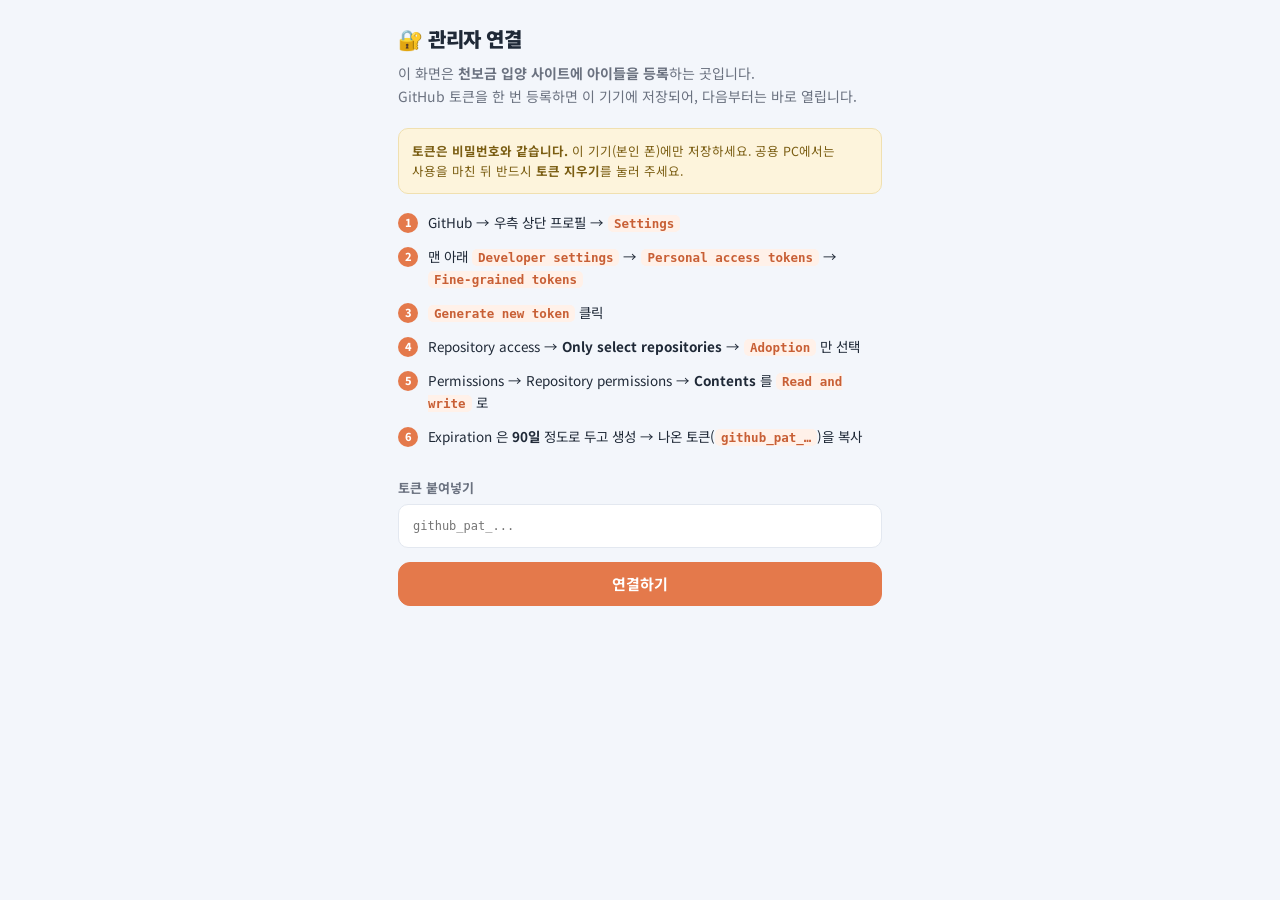
==== admin.html @ cf871351 "관리자 화면 추가 — 폰에서 증명사진 등록 - gh.js: GitHub Contents API 저장 계층 (토큰 관리, sha 낙관적 잠금, 409 재시도) - cropper.js" ====
<!DOCTYPE html>
<html lang="ko">
<head>
<meta charset="UTF-8">
<meta name="viewport" content="width=device-width, initial-scale=1, viewport-fit=cover">
<meta name="robots" content="noindex, nofollow">
<title>관리자 — 천보금 입양</title>
<meta name="theme-color" content="#F3F6FB">
<link rel="preconnect" href="https://fonts.googleapis.com">
<link rel="preconnect" href="https://fonts.gstatic.com" crossorigin>
<link href="https://fonts.googleapis.com/css2?family=Noto+Sans+KR:wght@400;500;700;800;900&display=swap" rel="stylesheet">
<link rel="stylesheet" href="assets/base.css">
<style>
  main { padding: 14px 16px calc(90px + var(--safe-bottom)); }

  /* 토큰 등록 화면 */
  .gate { max-width: 520px; margin: 0 auto; padding: 24px 18px calc(40px + var(--safe-bottom)); }
  .gate h2 { font-size: 20px; font-weight: 900; letter-spacing: -0.5px; margin-bottom: 8px; }
  .gate .lead { font-size: 14px; color: var(--text-sub); line-height: 1.65; margin-bottom: 20px; }
  .steps { counter-reset: s; margin: 0 0 18px; padding: 0; list-style: none; }
  .steps li {
    counter-increment: s; position: relative; padding: 0 0 12px 30px;
    font-size: 13.5px; line-height: 1.6; color: var(--text);
  }
  .steps li::before {
    content: counter(s); position: absolute; left: 0; top: 1px;
    width: 20px; height: 20px; border-radius: 50%;
    background: var(--brand); color: #fff;
    font-size: 11px; font-weight: 800; display: grid; place-items: center;
  }
  .steps code {
    background: var(--brand-soft); color: var(--brand-dark);
    padding: 1px 6px; border-radius: 5px; font-size: 12.5px; font-weight: 700;
  }
  .warn-box {
    background: #FDF4DC; border: 1px solid #F0E0B0; color: #7A5D12;
    border-radius: var(--radius-sm); padding: 12px 13px;
    font-size: 12.5px; line-height: 1.6; margin-bottom: 18px;
  }

  /* 탭 */
  .tabs {
    position: fixed; left: 0; right: 0; bottom: 0; z-index: 30;
    background: rgba(255,255,255,.94);
    backdrop-filter: blur(12px); -webkit-backdrop-filter: blur(12px);
    border-top: 1px solid var(--line);
    padding-bottom: var(--safe-bottom);
    display: flex;
  }
  .tabs button {
    flex: 1; padding: 9px 4px 10px; font-size: 11px; font-weight: 700;
    color: var(--text-faint); display: grid; gap: 3px; justify-items: center;
    min-height: 56px;
  }
  .tabs button i { font-style: normal; font-size: 19px; line-height: 1; }
  .tabs button.on { color: var(--brand); }

  .panel { display: none; }
  .panel.on { display: block; }

  .card {
    background: var(--surface); border: 1px solid var(--line);
    border-radius: var(--radius); padding: 15px; margin-bottom: 14px;
  }
  .card > h3 {
    font-size: 14px; font-weight: 800; margin-bottom: 12px; letter-spacing: -0.3px;
    display: flex; align-items: center; gap: 6px;
  }
  .row2 { display: grid; grid-template-columns: 1fr 1fr; gap: 10px; }

  /* 크롭 */
  .crop-frame {
    /* 높이를 직접 제한하면 3:4 가 깨지므로, 폭으로만 크기를 정한다 (3:4 → 52vh 높이 ≈ 39vh 폭) */
    position: relative; aspect-ratio: 3/4;
    margin: 0 auto 10px; width: min(300px, 39vh, 100%);
    background: #20242B; border-radius: var(--radius); overflow: hidden;
    display: grid; place-items: center;
  }
  .crop-frame .hintlayer {
    position: absolute; inset: 0; display: grid; place-items: center;
    color: #8A93A0; font-size: 13px; text-align: center; padding: 20px;
    pointer-events: none; line-height: 1.6;
  }
  .crop-frame.has-img .hintlayer { display: none; }
  .crop-frame .guide {
    position: absolute; inset: 8%; z-index: 1;
    border: 1px dashed rgba(255,255,255,.45);
    border-radius: 8px; pointer-events: none;
  }
  .crop-frame.has-img .guide { display: block; }
  .crop-frame:not(.has-img) .guide { display: none; }
  .zoom-row { display: flex; align-items: center; gap: 10px; margin-bottom: 10px; }
  .zoom-row input[type=range] { flex: 1; accent-color: var(--brand); }
  .zoom-row span { font-size: 12px; color: var(--text-faint); font-weight: 700; }
  .pick-row { display: grid; grid-template-columns: 1fr 1fr; gap: 8px; }

  .preview-wrap { max-width: 180px; margin: 0 auto; }

  /* 목록 */
  .dog-row {
    display: flex; gap: 11px; align-items: center; width: 100%; text-align: left;
    background: var(--surface); border: 1px solid var(--line);
    border-radius: var(--radius-sm); padding: 9px; margin-bottom: 8px;
  }
  .dog-row:active { background: #FAFBFD; }
  .dog-row .thumb {
    width: 48px; height: 64px; border-radius: 8px; flex: none;
    object-fit: cover; background: #EDF1F7;
  }
  .dog-row .thumb.ph { display: grid; place-items: center; font-size: 20px; }
  .dog-row .info { flex: 1; min-width: 0; }
  .dog-row .nm { font-size: 15px; font-weight: 800; letter-spacing: -0.3px; }
  .dog-row .mt { font-size: 12px; color: var(--text-sub); margin-top: 2px;
    overflow: hidden; text-overflow: ellipsis; white-space: nowrap; }
  .list-filter { display: flex; gap: 7px; overflow-x: auto; padding-bottom: 10px; margin-bottom: 4px; }
  .list-filter button {
    flex: none; padding: 7px 13px; border-radius: 999px; font-size: 12.5px; font-weight: 700;
    background: var(--surface); border: 1px solid var(--line); color: var(--text-sub);
  }
  .list-filter button.on { background: var(--brand); border-color: var(--brand); color: #fff; }

  /* 방 편집 */
  .room-row { display: flex; gap: 8px; align-items: center; margin-bottom: 8px; }
  .room-row .ic { width: 52px; text-align: center; }
  .room-row .nm { flex: 1; }
  .room-row .co { width: 46px; padding: 0; height: var(--tap); border-radius: var(--radius-sm); border: 1px solid var(--line); background: var(--surface); }

  .status-bar {
    position: sticky; top: 0; z-index: 20;
    background: var(--ok-soft); color: var(--ok);
    font-size: 12px; font-weight: 700; padding: 7px 16px; text-align: center;
  }
  .status-bar.err { background: #FDF1F1; color: var(--danger); }
  .status-bar.busy { background: var(--warn-soft); color: var(--warn); }

  .divider { height: 1px; background: var(--line); margin: 14px 0; }
  .mono { font-family: ui-monospace, SFMono-Regular, Menlo, monospace; font-size: 12px; word-break: break-all; }
</style>
</head>
<body>

<!-- 토큰 미등록 화면 -->
<section id="gate" class="gate" hidden>
  <h2>🔐 관리자 연결</h2>
  <p class="lead">
    이 화면은 <b>천보금 입양 사이트에 아이들을 등록</b>하는 곳입니다.<br>
    GitHub 토큰을 한 번 등록하면 이 기기에 저장되어, 다음부터는 바로 열립니다.
  </p>

  <div class="warn-box">
    <b>토큰은 비밀번호와 같습니다.</b> 이 기기(본인 폰)에만 저장하세요.
    공용 PC에서는 사용을 마친 뒤 반드시 <b>토큰 지우기</b>를 눌러 주세요.
  </div>

  <ol class="steps">
    <li>GitHub → 우측 상단 프로필 → <code>Settings</code></li>
    <li>맨 아래 <code>Developer settings</code> → <code>Personal access tokens</code> → <code>Fine-grained tokens</code></li>
    <li><code>Generate new token</code> 클릭</li>
    <li>Repository access → <b>Only select repositories</b> → <code>Adoption</code> 만 선택</li>
    <li>Permissions → Repository permissions → <b>Contents</b> 를 <code>Read and write</code> 로</li>
    <li>Expiration 은 <b>90일</b> 정도로 두고 생성 → 나온 토큰(<code>github_pat_…</code>)을 복사</li>
  </ol>

  <label class="field">
    <span>토큰 붙여넣기</span>
    <input id="tokenInput" class="input mono" type="password" placeholder="github_pat_..." autocomplete="off" spellcheck="false">
  </label>
  <button id="connectBtn" class="btn btn-primary btn-block">연결하기</button>
  <p class="hint" id="gateMsg"></p>
</section>

<!-- 관리자 본화면 -->
<div id="app" hidden>
  <header class="appbar">
    <div class="appbar-inner">
      <div style="flex:1; min-width:0">
        <h1 id="adminTitle">관리자</h1>
        <div class="sub" id="adminSub">천보금 입양</div>
      </div>
      <a class="icon-btn" href="./" title="사이트 보기" aria-label="사이트 보기">🏠</a>
    </div>
  </header>
  <div id="statusBar" class="status-bar" hidden></div>

  <main class="wrap">

    <!-- 등록/수정 -->
    <section class="panel on" id="panel-add">
      <div class="card">
        <h3 id="formTitle">🐶 새 아이 등록</h3>

        <div class="crop-frame" id="cropFrame">
          <div class="guide"></div>
          <div class="hintlayer">사진을 선택하면<br>3:4 증명사진으로 자를 수 있어요<br><br>손가락으로 옮기고, 두 손가락으로 확대</div>
        </div>

        <div class="zoom-row">
          <span>확대</span>
          <input type="range" id="zoomRange" min="1" max="4" step="0.01" value="1" aria-label="확대">
        </div>

        <div class="pick-row">
          <button class="btn" id="pickCamera">📷 촬영</button>
          <button class="btn" id="pickFile">🖼️ 앨범</button>
        </div>
        <input type="file" id="fileCamera" accept="image/*" capture="environment" hidden>
        <input type="file" id="fileAlbum" accept="image/*" hidden>

        <button class="btn btn-block" id="copyPrompt" style="margin-top:8px">✨ 증명사진 프롬프트 복사</button>
        <p class="hint">사진을 AI 이미지 도구로 스튜디오 증명사진처럼 다듬고 싶을 때 이 프롬프트를 복사해 쓰세요. 원래 얼굴을 그대로 유지하도록 만들어져 있습니다.</p>
      </div>

      <div class="card">
        <h3>📋 정보</h3>
        <label class="field"><span>이름 *</span>
          <input id="fName" class="input" type="text" placeholder="예: 마루" maxlength="20"></label>
        <div class="row2">
          <label class="field"><span>방 *</span><select id="fRoom" class="select"></select></label>
          <label class="field"><span>성별</span>
            <select id="fGender" class="select">
              <option value="남">남아</option><option value="여">여아</option><option value="미상">미상</option>
            </select></label>
        </div>
        <label class="field"><span>추정 나이</span>
          <input id="fAge" class="input" type="text" placeholder="예: 11살 이상 추정 / 22년 4월생" maxlength="30"></label>
        <label class="field"><span>상태</span>
          <select id="fStatus" class="select">
            <option value="adoptable">입양 가능</option>
            <option value="pending">입양 진행중</option>
            <option value="foster">임시보호중</option>
            <option value="adopted">입양 완료</option>
          </select></label>
        <label class="field"><span>특징 · 성격 · 사연</span>
          <textarea id="fNote" class="textarea" placeholder="예: 산속 보호소에서 구조. 사람을 무척 좋아하고 산책을 잘 합니다." maxlength="500"></textarea></label>
      </div>

      <div class="card">
        <h3>👀 미리보기</h3>
        <div class="preview-wrap"><div class="idcard" id="previewCard"></div></div>
      </div>

      <button class="btn btn-primary btn-block" id="saveBtn">저장하기</button>
      <button class="btn btn-block" id="cancelEdit" hidden style="margin-top:8px">수정 취소</button>
      <p class="hint" style="text-align:center">저장하면 GitHub에 커밋되고, 약 1분 뒤 사이트에 반영됩니다.</p>
    </section>

    <!-- 목록 -->
    <section class="panel" id="panel-list">
      <div class="list-filter" id="listFilter"></div>
      <div id="dogList"></div>
    </section>

    <!-- 방 관리 -->
    <section class="panel" id="panel-rooms">
      <div class="card">
        <h3>🏠 방 관리</h3>
        <p class="hint" style="margin:0 0 12px">아이콘 · 이름 · 색을 바꿀 수 있습니다. 이름을 바꾸면 그 방의 아이들도 함께 옮겨집니다.</p>
        <div id="roomEditor"></div>
        <button class="btn btn-block" id="addRoom" style="margin-top:6px">+ 방 추가</button>
      </div>
      <button class="btn btn-primary btn-block" id="saveRooms">방 정보 저장</button>
    </section>

    <!-- 설정 -->
    <section class="panel" id="panel-settings">
      <div class="card">
        <h3>⚙️ 사이트 설정</h3>
        <label class="field"><span>사이트 제목</span><input id="sTitle" class="input" type="text" maxlength="30"></label>
        <label class="field"><span>부제</span><input id="sTagline" class="input" type="text" maxlength="40"></label>
        <label class="field"><span>공지 (비우면 표시 안 함)</span><textarea id="sNotice" class="textarea" maxlength="200"></textarea></label>
        <div class="divider"></div>
        <label class="field"><span>전화번호</span><input id="sPhone" class="input" type="tel" placeholder="010-0000-0000"></label>
        <label class="field"><span>카카오톡 채널/오픈채팅 링크</span><input id="sKakao" class="input" type="url" placeholder="https://"></label>
        <label class="field"><span>인스타그램 링크</span><input id="sInsta" class="input" type="url" placeholder="https://"></label>
        <button class="btn btn-primary btn-block" id="saveSite">설정 저장</button>
      </div>

      <div class="card">
        <h3>🔐 토큰</h3>
        <p class="hint" id="tokenInfo" style="margin:0 0 12px"></p>
        <button class="btn btn-danger btn-block" id="logoutBtn">토큰 지우기</button>
      </div>
    </section>
  </main>

  <nav class="tabs">
    <button data-tab="add" class="on"><i>➕</i>등록</button>
    <button data-tab="list"><i>📖</i>목록</button>
    <button data-tab="rooms"><i>🏠</i>방</button>
    <button data-tab="settings"><i>⚙️</i>설정</button>
  </nav>
</div>

<div id="toast" role="status" aria-live="polite"></div>

<script src="assets/idcard.js"></script>
<script src="assets/gh.js"></script>
<script src="assets/cropper.js"></script>
<script src="assets/admin.js"></script>
</body>
</html>
---- assets/base.css ----
/* 천보금 입양 — 공통 스타일 토큰 + 증명사진 카드 */

:root {
  --bg: #F3F6FB;
  --surface: #FFFFFF;
  --line: #E3E8F0;
  --text: #1F2937;
  --text-sub: #6B7280;
  --text-faint: #9CA3AF;
  --brand: #E4794B;
  --brand-dark: #C85F35;
  --brand-soft: #FFF1E9;
  --ok: #2E9E6B;
  --ok-soft: #E6F6EE;
  --warn: #C79A22;
  --warn-soft: #FDF4DC;
  --done: #8B93A1;
  --done-soft: #EEF0F3;
  --danger: #D14343;
  --radius: 16px;
  --radius-sm: 10px;
  --shadow: 0 2px 10px rgba(31, 41, 55, 0.07);
  --shadow-lg: 0 -8px 32px rgba(31, 41, 55, 0.18);
  --safe-top: env(safe-area-inset-top, 0px);
  --safe-bottom: env(safe-area-inset-bottom, 0px);
  --tap: 44px;
}

* { margin: 0; padding: 0; box-sizing: border-box; -webkit-tap-highlight-color: transparent; }

/* .btn / .icon-btn 등이 display 를 지정하므로 hidden 속성이 밀리지 않도록 못박는다 */
[hidden] { display: none !important; }

html { -webkit-text-size-adjust: 100%; }

body {
  font-family: 'Noto Sans KR', -apple-system, BlinkMacSystemFont, 'Apple SD Gothic Neo', 'Malgun Gothic', sans-serif;
  background: var(--bg);
  color: var(--text);
  line-height: 1.5;
  overflow-x: hidden;
  word-break: keep-all;
}

button, input, select, textarea { font-family: inherit; font-size: 16px; color: inherit; }
button { cursor: pointer; border: none; background: none; }
img { display: block; max-width: 100%; }

.wrap { max-width: 640px; margin: 0 auto; }

/* ── 헤더 ───────────────────────────────────── */
.appbar {
  position: sticky; top: 0; z-index: 30;
  background: rgba(243, 246, 251, 0.92);
  backdrop-filter: saturate(180%) blur(12px);
  -webkit-backdrop-filter: saturate(180%) blur(12px);
  border-bottom: 1px solid var(--line);
  padding-top: var(--safe-top);
}
.appbar-inner {
  max-width: 640px; margin: 0 auto;
  display: flex; align-items: center; gap: 8px;
  padding: 10px 16px;
  min-height: var(--tap);
}
.appbar h1 { font-size: 17px; font-weight: 800; letter-spacing: -0.3px; flex: 1; }
.appbar .sub { font-size: 12px; color: var(--text-sub); font-weight: 500; }

.icon-btn {
  width: var(--tap); height: var(--tap);
  display: grid; place-items: center;
  border-radius: 12px; font-size: 20px; color: var(--text-sub);
  flex: none;
}
.icon-btn:active { background: rgba(0,0,0,.05); }

/* ── 폼 요소 ─────────────────────────────────── */
.field { display: block; margin-bottom: 14px; }
.field > span { display: block; font-size: 13px; font-weight: 700; color: var(--text-sub); margin-bottom: 6px; }
.input, .select, .textarea {
  width: 100%; padding: 12px 14px; min-height: var(--tap);
  background: var(--surface); border: 1px solid var(--line);
  border-radius: var(--radius-sm); outline: none;
}
.input:focus, .select:focus, .textarea:focus { border-color: var(--brand); box-shadow: 0 0 0 3px var(--brand-soft); }
.textarea { resize: vertical; min-height: 84px; }
.hint { font-size: 12px; color: var(--text-faint); margin-top: 6px; line-height: 1.45; }

.btn {
  display: inline-flex; align-items: center; justify-content: center; gap: 6px;
  min-height: var(--tap); padding: 0 18px;
  border-radius: 12px; font-size: 15px; font-weight: 700;
  background: var(--surface); border: 1px solid var(--line); color: var(--text);
}
.btn:active { transform: scale(.985); }
.btn:disabled { opacity: .5; pointer-events: none; }
.btn-primary { background: var(--brand); border-color: var(--brand); color: #fff; }
.btn-danger { color: var(--danger); border-color: #F3D3D3; background: #FDF1F1; }
.btn-block { width: 100%; }

/* ── 상태 배지 ───────────────────────────────── */
.badge {
  display: inline-flex; align-items: center; gap: 4px;
  padding: 3px 9px; border-radius: 999px;
  font-size: 11px; font-weight: 800; letter-spacing: -0.2px; white-space: nowrap;
}
.badge-adoptable { background: var(--ok-soft); color: var(--ok); }
.badge-pending   { background: var(--warn-soft); color: var(--warn); }
.badge-foster    { background: var(--brand-soft); color: var(--brand-dark); }
.badge-adopted   { background: var(--done-soft); color: var(--done); }

/* ── 증명사진 카드 (공개 사이트 · 관리자 미리보기 공용) ── */
.idcard {
  position: relative;
  background: var(--surface);
  border-radius: var(--radius);
  overflow: hidden;
  box-shadow: var(--shadow);
  border: 1px solid var(--line);
}
.idcard-photo {
  position: relative;
  aspect-ratio: 3 / 4;
  background: linear-gradient(160deg, #EDF1F7 0%, #E2E8F0 100%);
  overflow: hidden;
}
.idcard-photo img { width: 100%; height: 100%; object-fit: cover; }
.idcard-photo .placeholder {
  position: absolute; inset: 0;
  display: grid; place-items: center;
  font-size: 40px; opacity: .35;
}
.idcard-photo .badge { position: absolute; top: 8px; left: 8px; box-shadow: 0 1px 4px rgba(0,0,0,.12); }
.idcard.is-adopted .idcard-photo img { filter: grayscale(.7); }

.idcard-caption {
  padding: 9px 11px 11px;
  border-top: 1px solid var(--line);
}
.idcard-name {
  font-size: 15px; font-weight: 800; letter-spacing: -0.3px;
  overflow: hidden; text-overflow: ellipsis; white-space: nowrap;
}
.idcard-meta {
  margin-top: 3px;
  font-size: 12px; color: var(--text-sub);
  overflow: hidden; text-overflow: ellipsis; white-space: nowrap;
}

/* ── 빈 상태 / 로딩 ──────────────────────────── */
.empty {
  padding: 56px 24px; text-align: center; color: var(--text-sub);
}
.empty .emoji { font-size: 44px; margin-bottom: 12px; }
.empty h3 { font-size: 16px; font-weight: 800; color: var(--text); margin-bottom: 6px; }
.empty p { font-size: 13.5px; line-height: 1.6; }

.skeleton {
  background: linear-gradient(100deg, #E8EDF4 30%, #F2F5F9 50%, #E8EDF4 70%);
  background-size: 220% 100%;
  animation: shimmer 1.2s linear infinite;
  border-radius: var(--radius);
}
@keyframes shimmer { to { background-position: -220% 0; } }

/* ── 토스트 ─────────────────────────────────── */
#toast {
  position: fixed; left: 50%; transform: translateX(-50%) translateY(20px);
  bottom: calc(24px + var(--safe-bottom)); z-index: 100;
  max-width: min(90vw, 420px);
  background: #262F3D; color: #fff;
  padding: 12px 18px; border-radius: 12px;
  font-size: 14px; font-weight: 600; text-align: center; line-height: 1.45;
  opacity: 0; pointer-events: none; transition: opacity .2s, transform .2s;
  box-shadow: 0 6px 24px rgba(0,0,0,.25);
}
#toast.show { opacity: 1; transform: translateX(-50%) translateY(0); }

@media (prefers-reduced-motion: reduce) {
  *, *::before, *::after { animation-duration: .01ms !important; transition-duration: .01ms !important; }
}
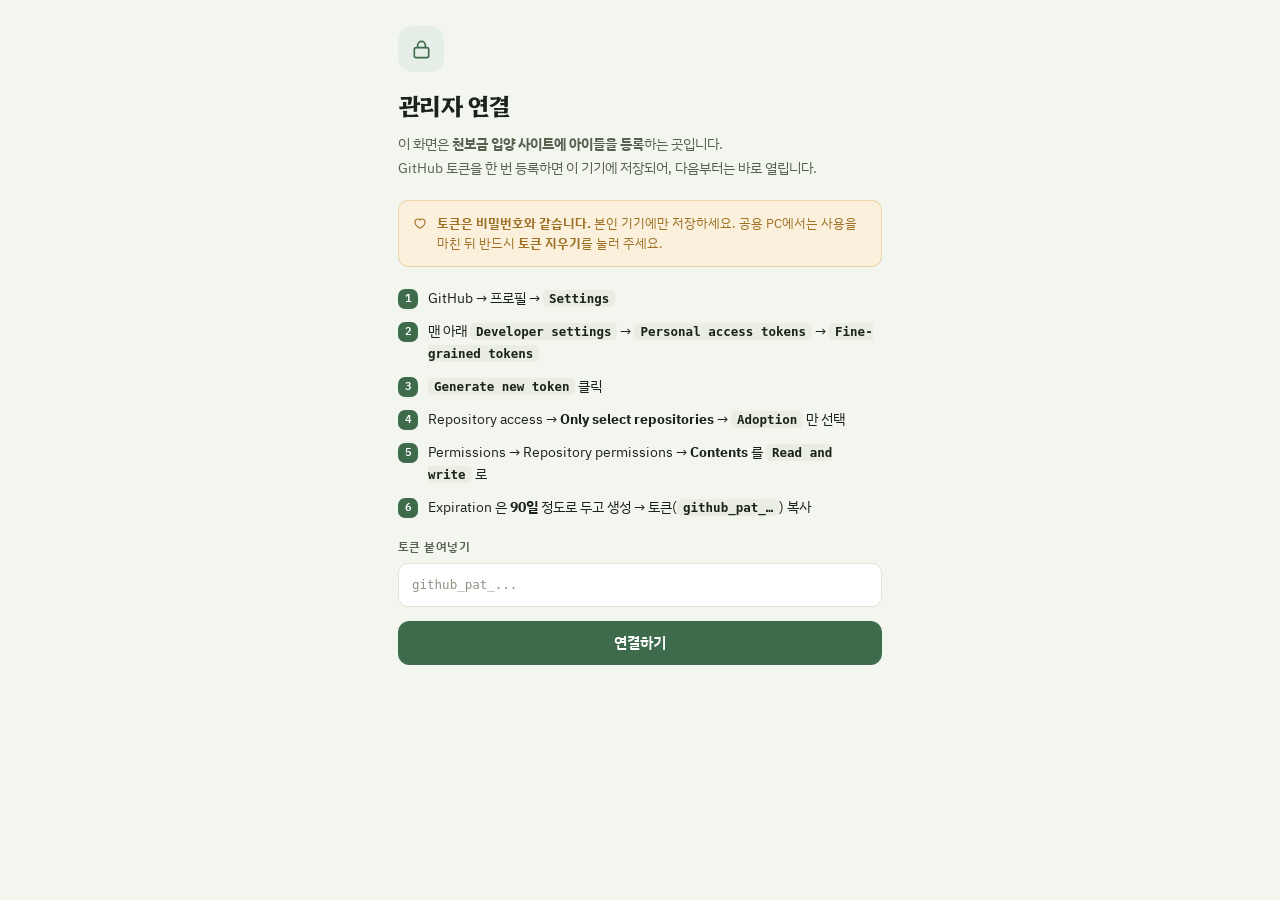
==== commit aa23d43d: "디자인 개편 + 전체/방별 보기 전환 콘셉트: 방 이름이 소장님방·거실·마루·마당이라 시설이 아니라 한 집이다. 보호소 안내가 아니라 집의 방 안내도처럼 읽히게 다시 잡았다.  -" ====
--- a/admin.html
+++ b/admin.html
@@ -5,160 +5,188 @@
 <meta name="viewport" content="width=device-width, initial-scale=1, viewport-fit=cover">
 <meta name="robots" content="noindex, nofollow">
 <title>관리자 — 천보금 입양</title>
-<meta name="theme-color" content="#F3F6FB">
+<meta name="theme-color" content="#F3F5EF" media="(prefers-color-scheme: light)">
+<meta name="theme-color" content="#131711" media="(prefers-color-scheme: dark)">
 <link rel="preconnect" href="https://fonts.googleapis.com">
 <link rel="preconnect" href="https://fonts.gstatic.com" crossorigin>
-<link href="https://fonts.googleapis.com/css2?family=Noto+Sans+KR:wght@400;500;700;800;900&display=swap" rel="stylesheet">
+<link href="https://fonts.googleapis.com/css2?family=Hahmlet:wght@500;600;700&family=IBM+Plex+Sans+KR:wght@400;500;600;700&display=swap" rel="stylesheet">
 <link rel="stylesheet" href="assets/base.css">
+<script>
+  try {
+    var t = localStorage.getItem('adoption.theme');
+    if (t === 'light' || t === 'dark') document.documentElement.setAttribute('data-theme', t);
+  } catch (e) {}
+</script>
 <style>
-  main { padding: 14px 16px calc(90px + var(--safe-bottom)); }
-
-  /* 토큰 등록 화면 */
-  .gate { max-width: 520px; margin: 0 auto; padding: 24px 18px calc(40px + var(--safe-bottom)); }
-  .gate h2 { font-size: 20px; font-weight: 900; letter-spacing: -0.5px; margin-bottom: 8px; }
-  .gate .lead { font-size: 14px; color: var(--text-sub); line-height: 1.65; margin-bottom: 20px; }
-  .steps { counter-reset: s; margin: 0 0 18px; padding: 0; list-style: none; }
+  main { padding: 14px 14px calc(92px + var(--safe-bottom)); }
+
+  /* ── 토큰 등록 화면 ── */
+  .gate { max-width: 520px; margin: 0 auto; padding: 26px 18px calc(44px + var(--safe-bottom)); }
+  .gate .mark {
+    width: 46px; height: 46px; border-radius: 14px; display: grid; place-items: center;
+    background: var(--accent-soft); color: var(--accent); margin-bottom: 14px;
+  }
+  .gate .mark svg { width: 23px; height: 23px; }
+  .gate h2 { font-family: var(--display); font-weight: 700; font-size: 24px; letter-spacing: -0.03em; margin-bottom: 8px; }
+  .gate .lead { font-size: 14px; color: var(--ink-2); line-height: 1.7; margin-bottom: 20px; }
+  .steps { counter-reset: s; margin: 0 0 20px; padding: 0; list-style: none; display: grid; gap: 11px; }
   .steps li {
-    counter-increment: s; position: relative; padding: 0 0 12px 30px;
-    font-size: 13.5px; line-height: 1.6; color: var(--text);
+    counter-increment: s; position: relative; padding-left: 30px;
+    font-size: 13.5px; line-height: 1.6;
   }
   .steps li::before {
-    content: counter(s); position: absolute; left: 0; top: 1px;
-    width: 20px; height: 20px; border-radius: 50%;
-    background: var(--brand); color: #fff;
-    font-size: 11px; font-weight: 800; display: grid; place-items: center;
+    content: counter(s); position: absolute; left: 0; top: 2px;
+    width: 20px; height: 20px; border-radius: 7px;
+    background: var(--accent); color: var(--accent-ink);
+    font-size: 11px; font-weight: 600; display: grid; place-items: center;
+    font-variant-numeric: tabular-nums;
   }
   .steps code {
-    background: var(--brand-soft); color: var(--brand-dark);
-    padding: 1px 6px; border-radius: 5px; font-size: 12.5px; font-weight: 700;
+    background: var(--ground-2); color: var(--ink);
+    padding: 1px 6px; border-radius: 5px; font-size: 12.5px; font-weight: 600;
+    font-family: ui-monospace, SFMono-Regular, Menlo, monospace;
   }
   .warn-box {
-    background: #FDF4DC; border: 1px solid #F0E0B0; color: #7A5D12;
-    border-radius: var(--radius-sm); padding: 12px 13px;
-    font-size: 12.5px; line-height: 1.6; margin-bottom: 18px;
-  }
-
-  /* 탭 */
+    display: flex; gap: 9px; align-items: flex-start;
+    background: var(--honey-soft); border: 1px solid color-mix(in srgb, var(--honey) 28%, transparent);
+    color: color-mix(in srgb, var(--honey) 76%, var(--ink));
+    border-radius: var(--r-sm); padding: 12px 13px;
+    font-size: 12.5px; line-height: 1.65; margin-bottom: 20px;
+  }
+  .warn-box svg { width: 16px; height: 16px; flex: none; margin-top: 2px; }
+
+  /* ── 탭바 ── */
   .tabs {
     position: fixed; left: 0; right: 0; bottom: 0; z-index: 30;
-    background: rgba(255,255,255,.94);
-    backdrop-filter: blur(12px); -webkit-backdrop-filter: blur(12px);
+    background: color-mix(in srgb, var(--surface) 92%, transparent);
+    backdrop-filter: blur(14px); -webkit-backdrop-filter: blur(14px);
     border-top: 1px solid var(--line);
     padding-bottom: var(--safe-bottom);
     display: flex;
   }
   .tabs button {
-    flex: 1; padding: 9px 4px 10px; font-size: 11px; font-weight: 700;
-    color: var(--text-faint); display: grid; gap: 3px; justify-items: center;
-    min-height: 56px;
-  }
-  .tabs button i { font-style: normal; font-size: 19px; line-height: 1; }
-  .tabs button.on { color: var(--brand); }
+    flex: 1; padding: 8px 4px 9px; font-size: 10.5px; font-weight: 600;
+    color: var(--ink-3); display: grid; gap: 3px; justify-items: center;
+    min-height: 56px; letter-spacing: .01em;
+    transition: color .15s;
+  }
+  .tabs button svg { width: 21px; height: 21px; stroke-width: 1.6; }
+  .tabs button.on { color: var(--accent); }
 
   .panel { display: none; }
   .panel.on { display: block; }
 
   .card {
     background: var(--surface); border: 1px solid var(--line);
-    border-radius: var(--radius); padding: 15px; margin-bottom: 14px;
+    border-radius: var(--r); padding: 15px; margin-bottom: 12px;
+    box-shadow: var(--shadow-1);
   }
   .card > h3 {
-    font-size: 14px; font-weight: 800; margin-bottom: 12px; letter-spacing: -0.3px;
-    display: flex; align-items: center; gap: 6px;
+    font-family: var(--display); font-weight: 600; font-size: 15.5px;
+    letter-spacing: -0.02em; margin-bottom: 13px;
   }
   .row2 { display: grid; grid-template-columns: 1fr 1fr; gap: 10px; }
 
-  /* 크롭 */
+  /* ── 크롭 ── */
   .crop-frame {
-    /* 높이를 직접 제한하면 3:4 가 깨지므로, 폭으로만 크기를 정한다 (3:4 → 52vh 높이 ≈ 39vh 폭) */
+    /* 높이를 직접 제한하면 3:4 가 깨지므로 폭으로만 크기를 정한다 (3:4 → 52vh 높이 ≈ 39vh 폭) */
     position: relative; aspect-ratio: 3/4;
-    margin: 0 auto 10px; width: min(300px, 39vh, 100%);
-    background: #20242B; border-radius: var(--radius); overflow: hidden;
+    margin: 0 auto 11px; width: min(280px, 39vh, 100%);
+    background: #191D16; border-radius: 16px; overflow: hidden;
     display: grid; place-items: center;
   }
   .crop-frame .hintlayer {
-    position: absolute; inset: 0; display: grid; place-items: center;
-    color: #8A93A0; font-size: 13px; text-align: center; padding: 20px;
-    pointer-events: none; line-height: 1.6;
-  }
+    position: absolute; inset: 0; display: grid; place-items: center; align-content: center;
+    color: #7B8476; font-size: 12.5px; text-align: center; padding: 22px;
+    pointer-events: none; line-height: 1.7; gap: 8px;
+  }
+  .crop-frame .hintlayer svg { width: 26px; height: 26px; }
   .crop-frame.has-img .hintlayer { display: none; }
   .crop-frame .guide {
-    position: absolute; inset: 8%; z-index: 1;
-    border: 1px dashed rgba(255,255,255,.45);
-    border-radius: 8px; pointer-events: none;
+    position: absolute; inset: 8%; z-index: 1; display: none;
+    border: 1px dashed rgba(255,255,255,.4); border-radius: 8px; pointer-events: none;
   }
   .crop-frame.has-img .guide { display: block; }
-  .crop-frame:not(.has-img) .guide { display: none; }
-  .zoom-row { display: flex; align-items: center; gap: 10px; margin-bottom: 10px; }
-  .zoom-row input[type=range] { flex: 1; accent-color: var(--brand); }
-  .zoom-row span { font-size: 12px; color: var(--text-faint); font-weight: 700; }
+
+  .zoom-row { display: flex; align-items: center; gap: 11px; margin-bottom: 11px; }
+  .zoom-row input[type=range] { flex: 1; accent-color: var(--accent); }
+  .zoom-row span { font-size: 11.5px; color: var(--ink-3); font-weight: 600; }
   .pick-row { display: grid; grid-template-columns: 1fr 1fr; gap: 8px; }
 
-  .preview-wrap { max-width: 180px; margin: 0 auto; }
-
-  /* 목록 */
+  .preview-wrap { max-width: 168px; margin: 0 auto; }
+
+  /* ── 목록 ── */
   .dog-row {
-    display: flex; gap: 11px; align-items: center; width: 100%; text-align: left;
+    display: flex; gap: 12px; align-items: center; width: 100%; text-align: left;
     background: var(--surface); border: 1px solid var(--line);
-    border-radius: var(--radius-sm); padding: 9px; margin-bottom: 8px;
-  }
-  .dog-row:active { background: #FAFBFD; }
+    border-radius: var(--r-sm); padding: 9px; margin-bottom: 8px;
+    box-shadow: var(--shadow-1);
+    transition: transform .14s, border-color .14s;
+  }
+  .dog-row:active { transform: scale(.99); }
   .dog-row .thumb {
-    width: 48px; height: 64px; border-radius: 8px; flex: none;
-    object-fit: cover; background: #EDF1F7;
-  }
-  .dog-row .thumb.ph { display: grid; place-items: center; font-size: 20px; }
+    width: 46px; height: 61px; border-radius: 8px; flex: none;
+    object-fit: cover; background: var(--ground-2);
+  }
+  .dog-row .thumb.ph { display: grid; place-items: center; color: var(--ink-3); }
+  .dog-row .thumb.ph svg { width: 20px; height: 20px; }
   .dog-row .info { flex: 1; min-width: 0; }
-  .dog-row .nm { font-size: 15px; font-weight: 800; letter-spacing: -0.3px; }
-  .dog-row .mt { font-size: 12px; color: var(--text-sub); margin-top: 2px;
+  .dog-row .nm { font-family: var(--display); font-weight: 600; font-size: 16px; letter-spacing: -0.02em; }
+  .dog-row .mt { font-size: 12px; color: var(--ink-3); margin-top: 1px;
     overflow: hidden; text-overflow: ellipsis; white-space: nowrap; }
-  .list-filter { display: flex; gap: 7px; overflow-x: auto; padding-bottom: 10px; margin-bottom: 4px; }
+
+  .list-filter { display: flex; gap: 7px; overflow-x: auto; padding-bottom: 12px; }
   .list-filter button {
-    flex: none; padding: 7px 13px; border-radius: 999px; font-size: 12.5px; font-weight: 700;
-    background: var(--surface); border: 1px solid var(--line); color: var(--text-sub);
-  }
-  .list-filter button.on { background: var(--brand); border-color: var(--brand); color: #fff; }
-
-  /* 방 편집 */
-  .room-row { display: flex; gap: 8px; align-items: center; margin-bottom: 8px; }
-  .room-row .ic { width: 52px; text-align: center; }
-  .room-row .nm { flex: 1; }
-  .room-row .co { width: 46px; padding: 0; height: var(--tap); border-radius: var(--radius-sm); border: 1px solid var(--line); background: var(--surface); }
+    flex: none; padding: 7px 13px; border-radius: 999px; font-size: 12.5px; font-weight: 600;
+    background: var(--surface); border: 1px solid var(--line); color: var(--ink-2);
+    font-variant-numeric: tabular-nums;
+  }
+  .list-filter button.on { background: var(--accent); border-color: var(--accent); color: var(--accent-ink); }
+
+  /* ── 방 편집 ── */
+  .room-row { display: flex; gap: 7px; align-items: center; margin-bottom: 8px; }
+  .room-row .ic { width: 54px; text-align: center; padding-left: 4px; padding-right: 4px; }
+  .room-row .nm { flex: 1; min-width: 0; }
+  .room-row .co { width: 44px; padding: 2px; height: var(--tap); border-radius: var(--r-sm);
+    border: 1px solid var(--line); background: var(--surface); flex: none; }
+  .room-row .del { flex: none; padding: 0 11px; }
+  .room-row .del svg { width: 16px; height: 16px; }
 
   .status-bar {
     position: sticky; top: 0; z-index: 20;
-    background: var(--ok-soft); color: var(--ok);
-    font-size: 12px; font-weight: 700; padding: 7px 16px; text-align: center;
-  }
-  .status-bar.err { background: #FDF1F1; color: var(--danger); }
-  .status-bar.busy { background: var(--warn-soft); color: var(--warn); }
-
-  .divider { height: 1px; background: var(--line); margin: 14px 0; }
-  .mono { font-family: ui-monospace, SFMono-Regular, Menlo, monospace; font-size: 12px; word-break: break-all; }
+    background: var(--accent-soft); color: var(--accent);
+    font-size: 12px; font-weight: 600; padding: 7px 16px; text-align: center;
+  }
+  .status-bar.err { background: color-mix(in srgb, #C0554F 14%, var(--surface)); color: #C0554F; }
+  .status-bar.busy { background: var(--honey-soft); color: var(--honey); }
+
+  .divider { height: 1px; background: var(--line); margin: 15px 0; }
+  .mono { font-family: ui-monospace, SFMono-Regular, Menlo, monospace; font-size: 12.5px; word-break: break-all; }
 </style>
 </head>
 <body>
 
-<!-- 토큰 미등록 화면 -->
+<!-- 토큰 미등록 -->
 <section id="gate" class="gate" hidden>
-  <h2>🔐 관리자 연결</h2>
+  <div class="mark" id="gateMark"></div>
+  <h2>관리자 연결</h2>
   <p class="lead">
     이 화면은 <b>천보금 입양 사이트에 아이들을 등록</b>하는 곳입니다.<br>
     GitHub 토큰을 한 번 등록하면 이 기기에 저장되어, 다음부터는 바로 열립니다.
   </p>
 
-  <div class="warn-box">
-    <b>토큰은 비밀번호와 같습니다.</b> 이 기기(본인 폰)에만 저장하세요.
-    공용 PC에서는 사용을 마친 뒤 반드시 <b>토큰 지우기</b>를 눌러 주세요.
+  <div class="warn-box" id="gateWarn">
+    <span><b>토큰은 비밀번호와 같습니다.</b> 본인 기기에만 저장하세요.
+    공용 PC에서는 사용을 마친 뒤 반드시 <b>토큰 지우기</b>를 눌러 주세요.</span>
   </div>
 
   <ol class="steps">
-    <li>GitHub → 우측 상단 프로필 → <code>Settings</code></li>
+    <li>GitHub → 프로필 → <code>Settings</code></li>
     <li>맨 아래 <code>Developer settings</code> → <code>Personal access tokens</code> → <code>Fine-grained tokens</code></li>
     <li><code>Generate new token</code> 클릭</li>
     <li>Repository access → <b>Only select repositories</b> → <code>Adoption</code> 만 선택</li>
     <li>Permissions → Repository permissions → <b>Contents</b> 를 <code>Read and write</code> 로</li>
-    <li>Expiration 은 <b>90일</b> 정도로 두고 생성 → 나온 토큰(<code>github_pat_…</code>)을 복사</li>
+    <li>Expiration 은 <b>90일</b> 정도로 두고 생성 → 토큰(<code>github_pat_…</code>) 복사</li>
   </ol>
 
   <label class="field">
@@ -169,29 +197,30 @@
   <p class="hint" id="gateMsg"></p>
 </section>
 
-<!-- 관리자 본화면 -->
+<!-- 본화면 -->
 <div id="app" hidden>
   <header class="appbar">
     <div class="appbar-inner">
-      <div style="flex:1; min-width:0">
-        <h1 id="adminTitle">관리자</h1>
+      <div class="brand">
+        <h1>관리자</h1>
         <div class="sub" id="adminSub">천보금 입양</div>
       </div>
-      <a class="icon-btn" href="./" title="사이트 보기" aria-label="사이트 보기">🏠</a>
+      <button id="themeBtn" class="icon-btn" aria-label="화면 밝기 전환"></button>
+      <a class="icon-btn" id="siteLink" href="./" aria-label="사이트 보기"></a>
     </div>
   </header>
   <div id="statusBar" class="status-bar" hidden></div>
 
   <main class="wrap">
 
-    <!-- 등록/수정 -->
+    <!-- 등록 -->
     <section class="panel on" id="panel-add">
       <div class="card">
-        <h3 id="formTitle">🐶 새 아이 등록</h3>
+        <h3 id="formTitle">새 아이 등록</h3>
 
         <div class="crop-frame" id="cropFrame">
           <div class="guide"></div>
-          <div class="hintlayer">사진을 선택하면<br>3:4 증명사진으로 자를 수 있어요<br><br>손가락으로 옮기고, 두 손가락으로 확대</div>
+          <div class="hintlayer" id="cropHint"></div>
         </div>
 
         <div class="zoom-row">
@@ -200,18 +229,18 @@
         </div>
 
         <div class="pick-row">
-          <button class="btn" id="pickCamera">📷 촬영</button>
-          <button class="btn" id="pickFile">🖼️ 앨범</button>
+          <button class="btn" id="pickCamera">촬영</button>
+          <button class="btn" id="pickFile">앨범</button>
         </div>
         <input type="file" id="fileCamera" accept="image/*" capture="environment" hidden>
         <input type="file" id="fileAlbum" accept="image/*" hidden>
 
-        <button class="btn btn-block" id="copyPrompt" style="margin-top:8px">✨ 증명사진 프롬프트 복사</button>
-        <p class="hint">사진을 AI 이미지 도구로 스튜디오 증명사진처럼 다듬고 싶을 때 이 프롬프트를 복사해 쓰세요. 원래 얼굴을 그대로 유지하도록 만들어져 있습니다.</p>
-      </div>
-
-      <div class="card">
-        <h3>📋 정보</h3>
+        <button class="btn btn-block" id="copyPrompt" style="margin-top:8px">증명사진 프롬프트 복사</button>
+        <p class="hint">AI 이미지 도구로 스튜디오 증명사진처럼 다듬고 싶을 때 복사해 쓰세요. 아이의 원래 얼굴을 바꾸지 않도록 만들어진 프롬프트입니다.</p>
+      </div>
+
+      <div class="card">
+        <h3>정보</h3>
         <label class="field"><span>이름 *</span>
           <input id="fName" class="input" type="text" placeholder="예: 마루" maxlength="20"></label>
         <div class="row2">
@@ -223,25 +252,27 @@
         </div>
         <label class="field"><span>추정 나이</span>
           <input id="fAge" class="input" type="text" placeholder="예: 11살 이상 추정 / 22년 4월생" maxlength="30"></label>
-        <label class="field"><span>상태</span>
+        <label class="field"><span>특징 · 성격 · 사연</span>
+          <textarea id="fNote" class="textarea" placeholder="예: 산속 보호소에서 구조. 사람을 무척 좋아하고 산책을 잘 합니다." maxlength="500"></textarea></label>
+        <label class="field" style="margin-bottom:0"><span>상태</span>
           <select id="fStatus" class="select">
             <option value="adoptable">입양 가능</option>
             <option value="pending">입양 진행중</option>
             <option value="foster">임시보호중</option>
             <option value="adopted">입양 완료</option>
-          </select></label>
-        <label class="field"><span>특징 · 성격 · 사연</span>
-          <textarea id="fNote" class="textarea" placeholder="예: 산속 보호소에서 구조. 사람을 무척 좋아하고 산책을 잘 합니다." maxlength="500"></textarea></label>
-      </div>
-
-      <div class="card">
-        <h3>👀 미리보기</h3>
+          </select>
+          <span class="hint">지금은 그대로 두시면 됩니다. 입양이 정해지면 그때 바꾸세요.</span>
+        </label>
+      </div>
+
+      <div class="card">
+        <h3>미리보기</h3>
         <div class="preview-wrap"><div class="idcard" id="previewCard"></div></div>
       </div>
 
       <button class="btn btn-primary btn-block" id="saveBtn">저장하기</button>
       <button class="btn btn-block" id="cancelEdit" hidden style="margin-top:8px">수정 취소</button>
-      <p class="hint" style="text-align:center">저장하면 GitHub에 커밋되고, 약 1분 뒤 사이트에 반영됩니다.</p>
+      <p class="hint" style="text-align:center">저장하면 GitHub에 기록되고, 약 1분 뒤 사이트에 반영됩니다.</p>
     </section>
 
     <!-- 목록 -->
@@ -250,13 +281,13 @@
       <div id="dogList"></div>
     </section>
 
-    <!-- 방 관리 -->
+    <!-- 방 -->
     <section class="panel" id="panel-rooms">
       <div class="card">
-        <h3>🏠 방 관리</h3>
-        <p class="hint" style="margin:0 0 12px">아이콘 · 이름 · 색을 바꿀 수 있습니다. 이름을 바꾸면 그 방의 아이들도 함께 옮겨집니다.</p>
+        <h3>방 관리</h3>
+        <p class="hint" style="margin:0 0 13px">아이콘 · 이름 · 색을 바꿀 수 있습니다. 이름을 바꾸면 그 방의 아이들도 함께 옮겨집니다.</p>
         <div id="roomEditor"></div>
-        <button class="btn btn-block" id="addRoom" style="margin-top:6px">+ 방 추가</button>
+        <button class="btn btn-block" id="addRoom" style="margin-top:6px">방 추가</button>
       </div>
       <button class="btn btn-primary btn-block" id="saveRooms">방 정보 저장</button>
     </section>
@@ -264,35 +295,36 @@
     <!-- 설정 -->
     <section class="panel" id="panel-settings">
       <div class="card">
-        <h3>⚙️ 사이트 설정</h3>
+        <h3>사이트 설정</h3>
         <label class="field"><span>사이트 제목</span><input id="sTitle" class="input" type="text" maxlength="30"></label>
         <label class="field"><span>부제</span><input id="sTagline" class="input" type="text" maxlength="40"></label>
         <label class="field"><span>공지 (비우면 표시 안 함)</span><textarea id="sNotice" class="textarea" maxlength="200"></textarea></label>
         <div class="divider"></div>
         <label class="field"><span>전화번호</span><input id="sPhone" class="input" type="tel" placeholder="010-0000-0000"></label>
-        <label class="field"><span>카카오톡 채널/오픈채팅 링크</span><input id="sKakao" class="input" type="url" placeholder="https://"></label>
+        <label class="field"><span>카카오톡 채널 · 오픈채팅 링크</span><input id="sKakao" class="input" type="url" placeholder="https://"></label>
         <label class="field"><span>인스타그램 링크</span><input id="sInsta" class="input" type="url" placeholder="https://"></label>
         <button class="btn btn-primary btn-block" id="saveSite">설정 저장</button>
       </div>
 
       <div class="card">
-        <h3>🔐 토큰</h3>
-        <p class="hint" id="tokenInfo" style="margin:0 0 12px"></p>
+        <h3>토큰</h3>
+        <p class="hint" id="tokenInfo" style="margin:0 0 13px"></p>
         <button class="btn btn-danger btn-block" id="logoutBtn">토큰 지우기</button>
       </div>
     </section>
   </main>
 
-  <nav class="tabs">
-    <button data-tab="add" class="on"><i>➕</i>등록</button>
-    <button data-tab="list"><i>📖</i>목록</button>
-    <button data-tab="rooms"><i>🏠</i>방</button>
-    <button data-tab="settings"><i>⚙️</i>설정</button>
+  <nav class="tabs" id="tabs">
+    <button data-tab="add" class="on" data-icon="plus">등록</button>
+    <button data-tab="list" data-icon="list">목록</button>
+    <button data-tab="rooms" data-icon="door">방</button>
+    <button data-tab="settings" data-icon="gear">설정</button>
   </nav>
 </div>
 
 <div id="toast" role="status" aria-live="polite"></div>
 
+<script src="assets/icons.js"></script>
 <script src="assets/idcard.js"></script>
 <script src="assets/gh.js"></script>
 <script src="assets/cropper.js"></script>
--- a/assets/base.css
+++ b/assets/base.css
@@ -1,178 +1,347 @@
-/* 천보금 입양 — 공통 스타일 토큰 + 증명사진 카드 */
+/* 천보금 입양 — 디자인 토큰 + 공용 컴포넌트
+   콘셉트: 보호소가 아니라 '집'. 방 이름이 소장님방·거실·마루·마당이므로
+   시설 안내가 아니라 한 집의 방 안내도처럼 읽히게 한다. */
 
 :root {
-  --bg: #F3F6FB;
+  color-scheme: light;
+
+  /* 그라운드 — 순회색 대신 악센트 쪽으로 살짝 기운 세이지 화이트 */
+  --ground: #F3F5EF;
+  --ground-2: #E9EDE2;
   --surface: #FFFFFF;
-  --line: #E3E8F0;
-  --text: #1F2937;
-  --text-sub: #6B7280;
-  --text-faint: #9CA3AF;
-  --brand: #E4794B;
-  --brand-dark: #C85F35;
-  --brand-soft: #FFF1E9;
-  --ok: #2E9E6B;
-  --ok-soft: #E6F6EE;
-  --warn: #C79A22;
-  --warn-soft: #FDF4DC;
-  --done: #8B93A1;
-  --done-soft: #EEF0F3;
-  --danger: #D14343;
-  --radius: 16px;
-  --radius-sm: 10px;
-  --shadow: 0 2px 10px rgba(31, 41, 55, 0.07);
-  --shadow-lg: 0 -8px 32px rgba(31, 41, 55, 0.18);
+  --surface-2: #FAFBF7;
+
+  --ink: #1C2119;
+  --ink-2: #59614F;
+  --ink-3: #8B9382;
+
+  --line: #E1E5DA;
+  --line-2: #D2D8C7;
+
+  --accent: #3E6B4C;          /* 잎사귀 — 마당의 초록 */
+  --accent-ink: #FFFFFF;
+  --accent-soft: #E6EFE7;
+  --accent-line: #C4D8C9;
+
+  --honey: #C98A2B;           /* 햇빛 — 아주 조금만 */
+  --honey-soft: #FAF0DC;
+
+  --plum: #8A6E86;
+  --plum-soft: #F2EBF1;
+
+  --shadow-1: 0 1px 2px rgba(28, 33, 25, .05), 0 4px 14px rgba(28, 33, 25, .05);
+  --shadow-2: 0 2px 6px rgba(28, 33, 25, .07), 0 14px 40px rgba(28, 33, 25, .12);
+  --shadow-sheet: 0 -10px 50px rgba(28, 33, 25, .22);
+
+  --r-lg: 20px;
+  --r: 14px;
+  --r-sm: 10px;
+
   --safe-top: env(safe-area-inset-top, 0px);
   --safe-bottom: env(safe-area-inset-bottom, 0px);
   --tap: 44px;
-}
-
-* { margin: 0; padding: 0; box-sizing: border-box; -webkit-tap-highlight-color: transparent; }
-
-/* .btn / .icon-btn 등이 display 를 지정하므로 hidden 속성이 밀리지 않도록 못박는다 */
+
+  --display: 'Hahmlet', 'Nanum Myeongjo', 'Apple SD Gothic Neo', serif;
+  --body: 'IBM Plex Sans KR', -apple-system, BlinkMacSystemFont, 'Apple SD Gothic Neo', 'Malgun Gothic', sans-serif;
+}
+
+@media (prefers-color-scheme: dark) {
+  :root {
+    color-scheme: dark;
+    --ground: #131711;
+    --ground-2: #1A1F18;
+    --surface: #1C211A;
+    --surface-2: #232821;
+
+    --ink: #E9EDE4;
+    --ink-2: #A2AB99;
+    --ink-3: #78806F;
+
+    --line: #2C3229;
+    --line-2: #3B4237;
+
+    --accent: #8CBE97;
+    --accent-ink: #10160F;
+    --accent-soft: #23301F;
+    --accent-line: #3A4E3B;
+
+    --honey: #E0AE5C;
+    --honey-soft: #2E2617;
+
+    --plum: #BFA0BB;
+    --plum-soft: #2B2330;
+
+    --shadow-1: 0 1px 2px rgba(0, 0, 0, .3), 0 4px 14px rgba(0, 0, 0, .3);
+    --shadow-2: 0 2px 6px rgba(0, 0, 0, .4), 0 14px 40px rgba(0, 0, 0, .5);
+    --shadow-sheet: 0 -10px 50px rgba(0, 0, 0, .6);
+  }
+}
+
+/* 뷰어의 테마 토글이 항상 이긴다 */
+:root[data-theme="light"] {
+  color-scheme: light;
+  --ground: #F3F5EF; --ground-2: #E9EDE2; --surface: #FFFFFF; --surface-2: #FAFBF7;
+  --ink: #1C2119; --ink-2: #59614F; --ink-3: #8B9382;
+  --line: #E1E5DA; --line-2: #D2D8C7;
+  --accent: #3E6B4C; --accent-ink: #FFFFFF; --accent-soft: #E6EFE7; --accent-line: #C4D8C9;
+  --honey: #C98A2B; --honey-soft: #FAF0DC;
+  --plum: #8A6E86; --plum-soft: #F2EBF1;
+  --shadow-1: 0 1px 2px rgba(28,33,25,.05), 0 4px 14px rgba(28,33,25,.05);
+  --shadow-2: 0 2px 6px rgba(28,33,25,.07), 0 14px 40px rgba(28,33,25,.12);
+  --shadow-sheet: 0 -10px 50px rgba(28,33,25,.22);
+}
+:root[data-theme="dark"] {
+  color-scheme: dark;
+  --ground: #131711; --ground-2: #1A1F18; --surface: #1C211A; --surface-2: #232821;
+  --ink: #E9EDE4; --ink-2: #A2AB99; --ink-3: #78806F;
+  --line: #2C3229; --line-2: #3B4237;
+  --accent: #8CBE97; --accent-ink: #10160F; --accent-soft: #23301F; --accent-line: #3A4E3B;
+  --honey: #E0AE5C; --honey-soft: #2E2617;
+  --plum: #BFA0BB; --plum-soft: #2B2330;
+  --shadow-1: 0 1px 2px rgba(0,0,0,.3), 0 4px 14px rgba(0,0,0,.3);
+  --shadow-2: 0 2px 6px rgba(0,0,0,.4), 0 14px 40px rgba(0,0,0,.5);
+  --shadow-sheet: 0 -10px 50px rgba(0,0,0,.6);
+}
+
+/* ── 리셋 ───────────────────────────────────── */
+*, *::before, *::after { margin: 0; padding: 0; box-sizing: border-box; }
+* { -webkit-tap-highlight-color: transparent; }
+
+/* .btn 등이 display 를 지정하므로 hidden 이 밀리지 않게 못박는다 */
 [hidden] { display: none !important; }
 
 html { -webkit-text-size-adjust: 100%; }
 
 body {
-  font-family: 'Noto Sans KR', -apple-system, BlinkMacSystemFont, 'Apple SD Gothic Neo', 'Malgun Gothic', sans-serif;
-  background: var(--bg);
-  color: var(--text);
-  line-height: 1.5;
+  font-family: var(--body);
+  font-size: 15px;
+  background: var(--ground);
+  color: var(--ink);
+  line-height: 1.58;
+  word-break: keep-all;
   overflow-x: hidden;
-  word-break: keep-all;
+  -webkit-font-smoothing: antialiased;
+  transition: background-color .25s ease, color .25s ease;
 }
 
 button, input, select, textarea { font-family: inherit; font-size: 16px; color: inherit; }
 button { cursor: pointer; border: none; background: none; }
 img { display: block; max-width: 100%; }
-
-.wrap { max-width: 640px; margin: 0 auto; }
-
-/* ── 헤더 ───────────────────────────────────── */
+a { color: inherit; }
+
+:focus-visible { outline: 2px solid var(--accent); outline-offset: 2px; border-radius: 6px; }
+
+.wrap { max-width: 560px; margin: 0 auto; }
+
+/* ── 타이포 ─────────────────────────────────── */
+.display { font-family: var(--display); font-weight: 600; letter-spacing: -0.01em; }
+.eyebrow {
+  font-size: 11px; font-weight: 600; letter-spacing: .13em; text-transform: uppercase;
+  color: var(--ink-3);
+}
+.num { font-variant-numeric: tabular-nums; }
+
+/* ── 앱바 ───────────────────────────────────── */
 .appbar {
   position: sticky; top: 0; z-index: 30;
-  background: rgba(243, 246, 251, 0.92);
-  backdrop-filter: saturate(180%) blur(12px);
-  -webkit-backdrop-filter: saturate(180%) blur(12px);
+  background: color-mix(in srgb, var(--ground) 88%, transparent);
+  backdrop-filter: saturate(180%) blur(14px);
+  -webkit-backdrop-filter: saturate(180%) blur(14px);
   border-bottom: 1px solid var(--line);
   padding-top: var(--safe-top);
 }
 .appbar-inner {
-  max-width: 640px; margin: 0 auto;
-  display: flex; align-items: center; gap: 8px;
-  padding: 10px 16px;
-  min-height: var(--tap);
-}
-.appbar h1 { font-size: 17px; font-weight: 800; letter-spacing: -0.3px; flex: 1; }
-.appbar .sub { font-size: 12px; color: var(--text-sub); font-weight: 500; }
+  max-width: 560px; margin: 0 auto;
+  display: flex; align-items: center; gap: 4px;
+  padding: 9px 14px;
+  min-height: 52px;
+}
+.brand { flex: 1; min-width: 0; }
+.brand h1 {
+  font-family: var(--display); font-weight: 700; font-size: 19px;
+  letter-spacing: -0.02em; line-height: 1.25;
+  overflow: hidden; text-overflow: ellipsis; white-space: nowrap;
+}
+.brand .sub {
+  font-size: 12px; color: var(--ink-3); font-weight: 500; margin-top: 1px;
+  overflow: hidden; text-overflow: ellipsis; white-space: nowrap;
+}
 
 .icon-btn {
-  width: var(--tap); height: var(--tap);
+  width: var(--tap); height: var(--tap); flex: none;
   display: grid; place-items: center;
-  border-radius: 12px; font-size: 20px; color: var(--text-sub);
-  flex: none;
-}
-.icon-btn:active { background: rgba(0,0,0,.05); }
-
-/* ── 폼 요소 ─────────────────────────────────── */
+  border-radius: 12px; color: var(--ink-2);
+  transition: background-color .15s, color .15s;
+}
+.icon-btn:hover { background: var(--ground-2); color: var(--ink); }
+.icon-btn:active { transform: scale(.94); }
+.icon-btn svg { width: 20px; height: 20px; stroke-width: 1.7; }
+
+/* ── 세그먼티드 컨트롤 ──────────────────────── */
+.segmented {
+  position: relative; display: grid; grid-auto-flow: column; grid-auto-columns: 1fr;
+  background: var(--ground-2); border-radius: 12px; padding: 3px;
+  max-width: 560px; margin: 0 auto 10px;
+}
+.segmented .thumb {
+  position: absolute; top: 3px; bottom: 3px; left: 3px;
+  width: calc(50% - 3px);
+  background: var(--surface); border-radius: 9px;
+  box-shadow: var(--shadow-1);
+  transition: transform .28s cubic-bezier(.32,.72,0,1);
+  pointer-events: none;
+}
+.segmented[data-index="1"] .thumb { transform: translateX(100%); }
+.segmented button {
+  position: relative; z-index: 1;
+  min-height: 36px; font-size: 13.5px; font-weight: 600;
+  color: var(--ink-3); border-radius: 9px;
+  transition: color .2s;
+}
+.segmented button[aria-selected="true"] { color: var(--ink); }
+
+.searchwrap { max-width: 560px; margin: 0 auto; padding: 0 0 11px; }
+
+/* ── 폼 ─────────────────────────────────────── */
 .field { display: block; margin-bottom: 14px; }
-.field > span { display: block; font-size: 13px; font-weight: 700; color: var(--text-sub); margin-bottom: 6px; }
+.field > span {
+  display: block; font-size: 12px; font-weight: 600; letter-spacing: .04em;
+  color: var(--ink-2); margin-bottom: 6px;
+}
 .input, .select, .textarea {
-  width: 100%; padding: 12px 14px; min-height: var(--tap);
+  width: 100%; padding: 11px 13px; min-height: var(--tap);
   background: var(--surface); border: 1px solid var(--line);
-  border-radius: var(--radius-sm); outline: none;
-}
-.input:focus, .select:focus, .textarea:focus { border-color: var(--brand); box-shadow: 0 0 0 3px var(--brand-soft); }
-.textarea { resize: vertical; min-height: 84px; }
-.hint { font-size: 12px; color: var(--text-faint); margin-top: 6px; line-height: 1.45; }
+  border-radius: var(--r-sm); outline: none; color: var(--ink);
+  transition: border-color .15s, box-shadow .15s;
+}
+.input::placeholder, .textarea::placeholder { color: var(--ink-3); }
+.input:focus, .select:focus, .textarea:focus {
+  border-color: var(--accent);
+  box-shadow: 0 0 0 3px var(--accent-soft);
+  outline: none;
+}
+.textarea { resize: vertical; min-height: 88px; line-height: 1.6; }
+.hint { font-size: 12px; color: var(--ink-3); margin-top: 6px; line-height: 1.55; }
 
 .btn {
-  display: inline-flex; align-items: center; justify-content: center; gap: 6px;
-  min-height: var(--tap); padding: 0 18px;
-  border-radius: 12px; font-size: 15px; font-weight: 700;
-  background: var(--surface); border: 1px solid var(--line); color: var(--text);
-}
-.btn:active { transform: scale(.985); }
-.btn:disabled { opacity: .5; pointer-events: none; }
-.btn-primary { background: var(--brand); border-color: var(--brand); color: #fff; }
-.btn-danger { color: var(--danger); border-color: #F3D3D3; background: #FDF1F1; }
+  display: inline-flex; align-items: center; justify-content: center; gap: 7px;
+  min-height: var(--tap); padding: 0 17px;
+  border-radius: 11px; font-size: 14.5px; font-weight: 600;
+  background: var(--surface); border: 1px solid var(--line); color: var(--ink);
+  transition: transform .12s, background-color .15s, border-color .15s;
+}
+.btn:hover { border-color: var(--line-2); }
+.btn:active { transform: scale(.98); }
+.btn:disabled { opacity: .45; pointer-events: none; }
+.btn svg { width: 17px; height: 17px; stroke-width: 1.8; flex: none; }
+.btn-primary { background: var(--accent); border-color: var(--accent); color: var(--accent-ink); }
+.btn-primary:hover { border-color: var(--accent); filter: brightness(1.06); }
+.btn-danger { color: #C0554F; border-color: color-mix(in srgb, #C0554F 28%, var(--line)); background: var(--surface); }
 .btn-block { width: 100%; }
 
-/* ── 상태 배지 ───────────────────────────────── */
+/* ── 상태 배지 (입양 가능은 기본값이라 표시하지 않는다) ── */
 .badge {
-  display: inline-flex; align-items: center; gap: 4px;
+  display: inline-flex; align-items: center;
   padding: 3px 9px; border-radius: 999px;
-  font-size: 11px; font-weight: 800; letter-spacing: -0.2px; white-space: nowrap;
-}
-.badge-adoptable { background: var(--ok-soft); color: var(--ok); }
-.badge-pending   { background: var(--warn-soft); color: var(--warn); }
-.badge-foster    { background: var(--brand-soft); color: var(--brand-dark); }
-.badge-adopted   { background: var(--done-soft); color: var(--done); }
-
-/* ── 증명사진 카드 (공개 사이트 · 관리자 미리보기 공용) ── */
+  font-size: 11px; font-weight: 600; letter-spacing: -0.01em; white-space: nowrap;
+}
+.badge-adoptable { background: var(--accent-soft); color: var(--accent); }
+.badge-pending   { background: var(--honey-soft); color: var(--honey); }
+.badge-foster    { background: var(--plum-soft); color: var(--plum); }
+.badge-adopted   { background: var(--ground-2); color: var(--ink-3); }
+
+/* ── 증명사진 카드 (공개 · 관리자 공용) ─────── */
 .idcard {
-  position: relative;
+  position: relative; width: 100%; text-align: left;
   background: var(--surface);
-  border-radius: var(--radius);
+  border-radius: var(--r);
   overflow: hidden;
-  box-shadow: var(--shadow);
+  box-shadow: var(--shadow-1);
   border: 1px solid var(--line);
-}
+  transition: transform .16s cubic-bezier(.32,.72,0,1), box-shadow .16s;
+}
+button.idcard:hover { box-shadow: var(--shadow-2); transform: translateY(-2px); }
+button.idcard:active { transform: scale(.985); }
+
 .idcard-photo {
-  position: relative;
-  aspect-ratio: 3 / 4;
-  background: linear-gradient(160deg, #EDF1F7 0%, #E2E8F0 100%);
+  position: relative; aspect-ratio: 3 / 4;
+  background: linear-gradient(168deg, var(--ground-2) 0%, var(--ground) 100%);
   overflow: hidden;
 }
 .idcard-photo img { width: 100%; height: 100%; object-fit: cover; }
 .idcard-photo .placeholder {
-  position: absolute; inset: 0;
+  position: absolute; inset: 0; display: grid; place-items: center;
+  color: var(--ink-3); opacity: .5;
+}
+.idcard-photo .placeholder svg { width: 38px; height: 38px; }
+.idcard-photo .badge {
+  position: absolute; top: 8px; left: 8px;
+  background: color-mix(in srgb, var(--surface) 88%, transparent);
+  backdrop-filter: blur(8px); -webkit-backdrop-filter: blur(8px);
+  box-shadow: 0 1px 3px rgba(0,0,0,.1);
+}
+.idcard.is-adopted .idcard-photo img { filter: grayscale(.8) contrast(.95); }
+
+.idcard-caption { padding: 9px 11px 11px; }
+.idcard-name {
+  font-family: var(--display); font-weight: 600; font-size: 16px;
+  letter-spacing: -0.02em; line-height: 1.3;
+  overflow: hidden; text-overflow: ellipsis; white-space: nowrap;
+}
+.idcard-meta {
+  margin-top: 2px; font-size: 11.5px; color: var(--ink-3); font-weight: 500;
+  overflow: hidden; text-overflow: ellipsis; white-space: nowrap;
+}
+
+/* ── 얼굴 띠 (방 카드에서 그 방 아이들 미리보기) ── */
+.faces { display: flex; align-items: center; }
+.faces .face {
+  width: 30px; height: 30px; border-radius: 50%; flex: none;
+  object-fit: cover; background: var(--ground-2);
+  border: 2px solid var(--surface);
+  margin-left: -9px;
   display: grid; place-items: center;
-  font-size: 40px; opacity: .35;
-}
-.idcard-photo .badge { position: absolute; top: 8px; left: 8px; box-shadow: 0 1px 4px rgba(0,0,0,.12); }
-.idcard.is-adopted .idcard-photo img { filter: grayscale(.7); }
-
-.idcard-caption {
-  padding: 9px 11px 11px;
-  border-top: 1px solid var(--line);
-}
-.idcard-name {
-  font-size: 15px; font-weight: 800; letter-spacing: -0.3px;
-  overflow: hidden; text-overflow: ellipsis; white-space: nowrap;
-}
-.idcard-meta {
-  margin-top: 3px;
-  font-size: 12px; color: var(--text-sub);
-  overflow: hidden; text-overflow: ellipsis; white-space: nowrap;
-}
-
-/* ── 빈 상태 / 로딩 ──────────────────────────── */
-.empty {
-  padding: 56px 24px; text-align: center; color: var(--text-sub);
-}
-.empty .emoji { font-size: 44px; margin-bottom: 12px; }
-.empty h3 { font-size: 16px; font-weight: 800; color: var(--text); margin-bottom: 6px; }
-.empty p { font-size: 13.5px; line-height: 1.6; }
+  color: var(--ink-3);
+}
+.faces .face:first-child { margin-left: 0; }
+.faces .more {
+  margin-left: -9px; height: 30px; min-width: 30px; padding: 0 8px;
+  border-radius: 999px; border: 2px solid var(--surface);
+  background: var(--ground-2); color: var(--ink-2);
+  font-size: 11px; font-weight: 600;
+  display: grid; place-items: center;
+  font-variant-numeric: tabular-nums;
+}
+
+/* ── 빈 상태 · 스켈레톤 ─────────────────────── */
+.empty { padding: 54px 24px; text-align: center; color: var(--ink-2); }
+.empty .mark {
+  width: 48px; height: 48px; margin: 0 auto 14px;
+  display: grid; place-items: center;
+  border-radius: 16px; background: var(--ground-2); color: var(--ink-3);
+}
+.empty .mark svg { width: 24px; height: 24px; }
+.empty h3 { font-family: var(--display); font-weight: 600; font-size: 17px; color: var(--ink); margin-bottom: 6px; }
+.empty p { font-size: 13.5px; line-height: 1.65; color: var(--ink-3); }
 
 .skeleton {
-  background: linear-gradient(100deg, #E8EDF4 30%, #F2F5F9 50%, #E8EDF4 70%);
+  background: linear-gradient(100deg, var(--ground-2) 30%, var(--surface-2) 50%, var(--ground-2) 70%);
   background-size: 220% 100%;
-  animation: shimmer 1.2s linear infinite;
-  border-radius: var(--radius);
+  animation: shimmer 1.3s linear infinite;
+  border-radius: var(--r);
 }
 @keyframes shimmer { to { background-position: -220% 0; } }
 
 /* ── 토스트 ─────────────────────────────────── */
 #toast {
-  position: fixed; left: 50%; transform: translateX(-50%) translateY(20px);
-  bottom: calc(24px + var(--safe-bottom)); z-index: 100;
-  max-width: min(90vw, 420px);
-  background: #262F3D; color: #fff;
-  padding: 12px 18px; border-radius: 12px;
-  font-size: 14px; font-weight: 600; text-align: center; line-height: 1.45;
+  position: fixed; left: 50%; transform: translateX(-50%) translateY(14px);
+  bottom: calc(26px + var(--safe-bottom)); z-index: 100;
+  max-width: min(88vw, 400px);
+  background: var(--ink); color: var(--ground);
+  padding: 11px 18px; border-radius: 12px;
+  font-size: 13.5px; font-weight: 500; text-align: center; line-height: 1.45;
   opacity: 0; pointer-events: none; transition: opacity .2s, transform .2s;
-  box-shadow: 0 6px 24px rgba(0,0,0,.25);
+  box-shadow: var(--shadow-2);
 }
 #toast.show { opacity: 1; transform: translateX(-50%) translateY(0); }
 
